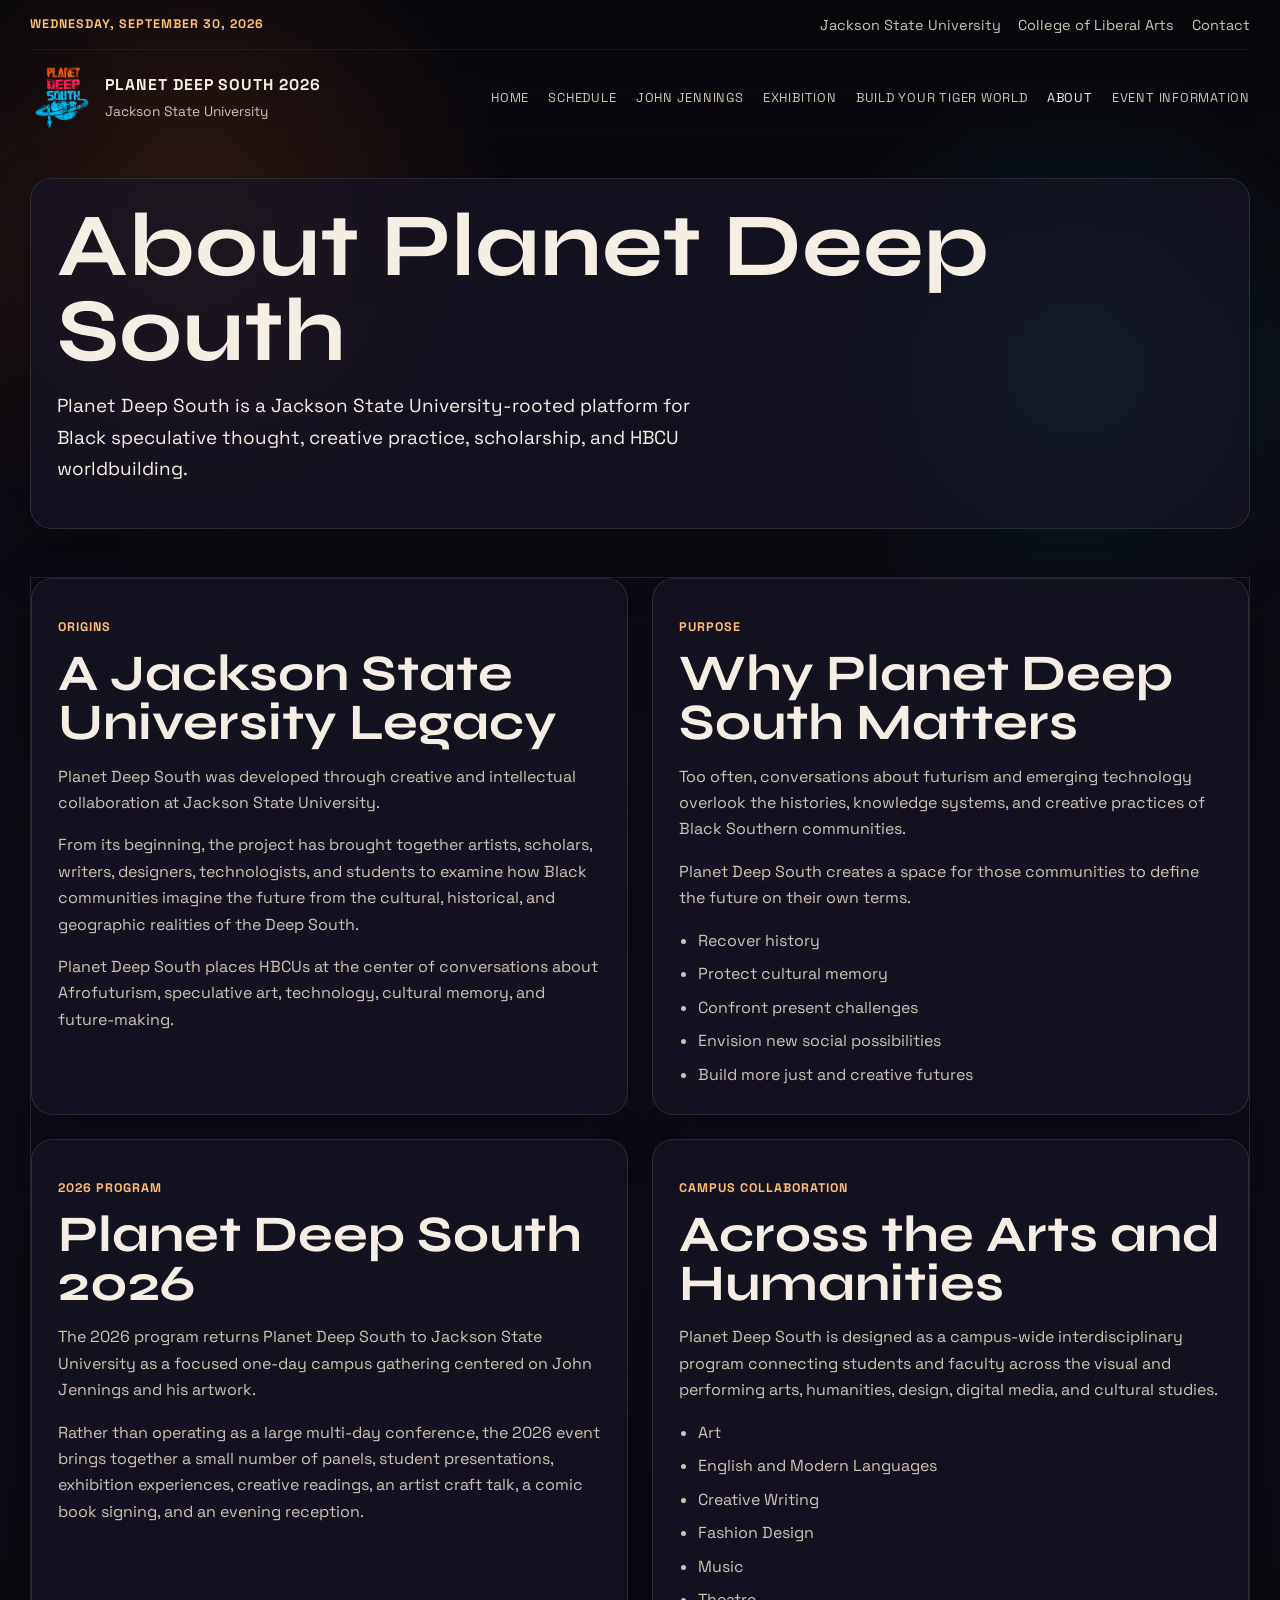
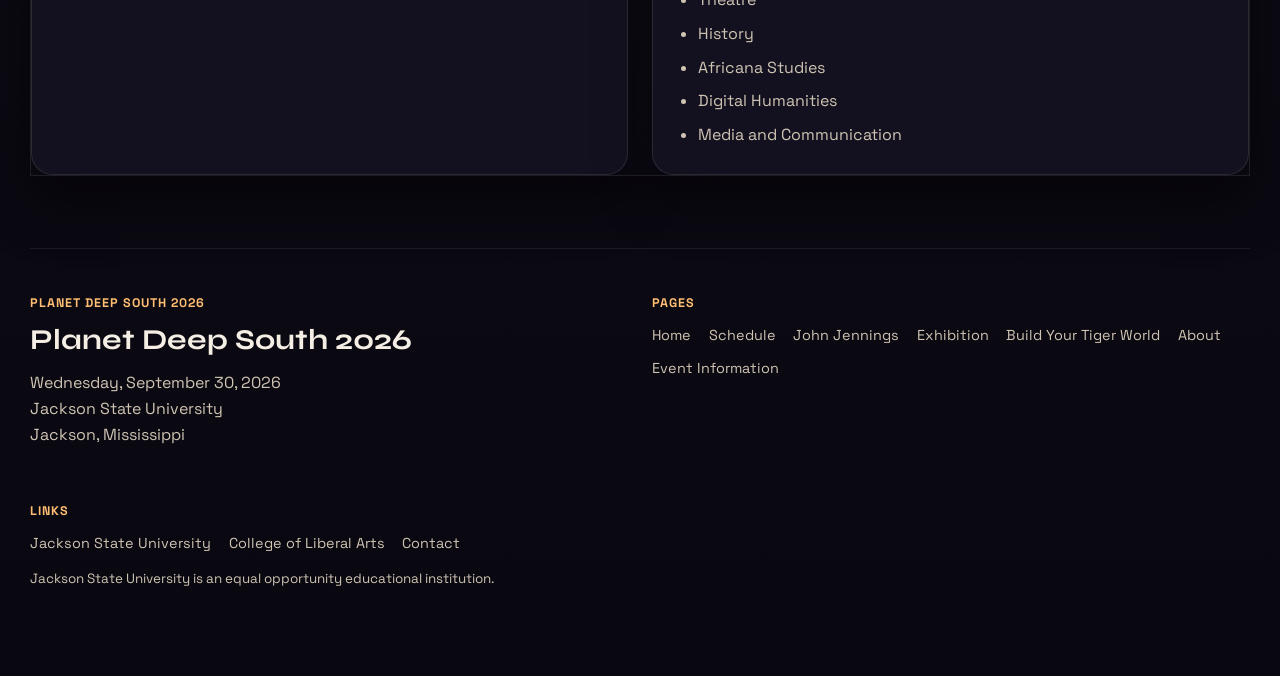
==== about.html @ 6ed7f244 "Convert Planet Deep South into multi-page site" ====
<!DOCTYPE html>
<html lang="en">
  <head>
    <meta charset="UTF-8" />
    <meta name="viewport" content="width=device-width, initial-scale=1.0" />
    <title>About | Planet Deep South 2026</title>
    <meta
      name="description"
      content="About Planet Deep South and its Jackson State University roots."
    />
    <link rel="icon" type="image/svg+xml" href="favicon.svg" />
    <link rel="preconnect" href="https://fonts.googleapis.com" />
    <link rel="preconnect" href="https://fonts.gstatic.com" crossorigin />
    <link
      href="https://fonts.googleapis.com/css2?family=Space+Grotesk:wght@400;500;700&family=Syne:wght@500;700;800&display=swap"
      rel="stylesheet"
    />
    <link rel="stylesheet" href="styles.css" />
  </head>
  <body data-page="about">
    <div class="site-shell">
      <header id="site-header"></header>
      <main id="page-content"></main>
      <footer id="site-footer"></footer>
    </div>
    <script src="site-data.js"></script>
    <script src="app.js"></script>
  </body>
</html>
---- styles.css ----
:root {
  --bg: #08070d;
  --bg-alt: #13101d;
  --panel: rgba(19, 18, 30, 0.9);
  --panel-soft: rgba(23, 21, 37, 0.72);
  --line: rgba(255, 255, 255, 0.1);
  --text: #f4eee5;
  --muted: #cfc4b3;
  --accent: #ff7a29;
  --accent-soft: #ffbe73;
  --cyan: #00ffef;
  --magenta: #ff3f95;
  --max-width: 1220px;
  --radius-lg: 2rem;
  --radius-md: 1.35rem;
  --space-1: 0.75rem;
  --space-2: 1rem;
  --space-3: 1.5rem;
  --space-4: 2rem;
  --space-5: 3rem;
  --space-6: 4.5rem;
  --shadow: 0 24px 60px rgba(0, 0, 0, 0.28);
}

* {
  box-sizing: border-box;
}

html {
  scroll-behavior: smooth;
}

body {
  margin: 0;
  min-width: 320px;
  font-family: "Space Grotesk", sans-serif;
  color: var(--text);
  background:
    radial-gradient(circle at 15% 10%, rgba(255, 122, 41, 0.16), transparent 20rem),
    radial-gradient(circle at 84% 16%, rgba(0, 255, 239, 0.12), transparent 18rem),
    linear-gradient(180deg, #07060b 0%, #100d18 40%, #09070f 100%);
}

body::before {
  content: "";
  position: fixed;
  inset: 0;
  pointer-events: none;
  opacity: 0.14;
  background-image:
    linear-gradient(rgba(255, 255, 255, 0.03) 1px, transparent 1px),
    linear-gradient(90deg, rgba(255, 255, 255, 0.03) 1px, transparent 1px);
  background-size: 4rem 4rem;
  mask-image: radial-gradient(circle at center, black 42%, transparent 100%);
}

.site-shell {
  width: min(calc(100% - 2rem), var(--max-width));
  margin: 0 auto;
  padding-bottom: var(--space-6);
}

a {
  color: inherit;
}

img {
  max-width: 100%;
}

h1,
h2,
h3 {
  margin: 0;
  font-family: "Syne", sans-serif;
  line-height: 0.95;
}

h1 {
  font-size: clamp(3.1rem, 7vw, 6rem);
}

h2 {
  font-size: clamp(1.9rem, 4vw, 3.3rem);
}

h3 {
  font-size: 1.45rem;
}

p,
li,
span {
  line-height: 1.65;
}

p,
li {
  color: var(--muted);
}

ul {
  margin: 0;
  padding-left: 1.2rem;
}

li + li {
  margin-top: 0.45rem;
}

section[id] {
  scroll-margin-top: 7rem;
}

.eyebrow,
.footer-heading,
.topbar-label,
.hero-meta span,
.detail-kicker {
  font-size: 0.78rem;
  letter-spacing: 0.08em;
  text-transform: uppercase;
}

.eyebrow,
.footer-heading,
.topbar-label,
.hero-meta span {
  color: var(--accent-soft);
  font-weight: 700;
}

.topbar {
  padding-top: 0.9rem;
}

.topbar-inner {
  display: flex;
  align-items: center;
  justify-content: space-between;
  gap: var(--space-2);
  padding-bottom: 0.85rem;
  border-bottom: 1px solid rgba(255, 255, 255, 0.06);
}

.topbar-links,
.footer-links {
  display: flex;
  flex-wrap: wrap;
  gap: 0.9rem 1.1rem;
}

.topbar-links a,
.footer-links a,
.text-link {
  color: var(--muted);
  font-size: 0.9rem;
  text-decoration: none;
}

.topbar-links a:hover,
.topbar-links a:focus-visible,
.footer-links a:hover,
.footer-links a:focus-visible,
.text-link:hover,
.text-link:focus-visible {
  color: var(--cyan);
}

.header-bar {
  position: sticky;
  top: 0;
  z-index: 20;
  display: flex;
  align-items: center;
  justify-content: space-between;
  gap: var(--space-3);
  padding: 1rem 0 0;
  backdrop-filter: blur(16px);
}

.brand {
  display: inline-flex;
  align-items: center;
  gap: 0.7rem;
  text-decoration: none;
}

.brand-logo {
  display: block;
  width: 4rem;
  height: 4rem;
  object-fit: contain;
  filter: drop-shadow(0 8px 18px rgba(0, 0, 0, 0.28));
}

.brand-copy {
  display: grid;
  gap: 0.08rem;
}

.brand-copy strong {
  font-size: 0.98rem;
  letter-spacing: 0.06em;
  text-transform: uppercase;
}

.brand-copy span {
  color: var(--muted);
  font-size: 0.86rem;
}

.site-nav {
  display: flex;
  align-items: center;
  justify-content: end;
  gap: 0.9rem 1.2rem;
  flex-wrap: nowrap;
}

.site-nav a {
  color: var(--muted);
  text-decoration: none;
  font-size: 0.8rem;
  letter-spacing: 0.06em;
  text-transform: uppercase;
  white-space: nowrap;
}

.site-nav a[aria-current="page"] {
  color: var(--text);
}

.site-nav a:hover,
.site-nav a:focus-visible {
  color: var(--cyan);
}

.menu-toggle {
  display: none;
  border: 1px solid var(--line);
  border-radius: 999px;
  padding: 0.8rem 1rem;
  background: rgba(255, 255, 255, 0.03);
  color: var(--text);
  font: inherit;
}

.menu-toggle:hover,
.menu-toggle:focus-visible {
  border-color: rgba(0, 255, 239, 0.45);
  box-shadow: 0 0 0 1px rgba(0, 255, 239, 0.12);
}

.page-intro,
.content-section,
.hero-copy,
.hero-banner,
.feature-panel,
.spotlight-panel,
.section-frame,
.pull-quote,
.list-panel,
.info-card,
.timeline-item,
.closing-banner {
  border: 1px solid var(--line);
  box-shadow: var(--shadow);
}

.page-intro,
.content-section {
  margin-top: var(--space-5);
}

.page-intro {
  padding: clamp(1.8rem, 4vw, 2.8rem);
  border-radius: var(--radius-lg);
  background:
    radial-gradient(circle at 85% 10%, rgba(0, 255, 239, 0.08), transparent 18rem),
    linear-gradient(140deg, rgba(255, 255, 255, 0.03), rgba(255, 255, 255, 0.015)),
    var(--panel);
}

.lede {
  max-width: 42rem;
  margin-top: 1rem;
  font-size: 1.18rem;
  color: var(--text);
}

.lede-small {
  font-size: 1.05rem;
  color: var(--text);
}

.microcopy {
  margin-top: 0.9rem;
  font-size: 0.92rem;
}

.hero {
  display: grid;
  grid-template-columns: 1fr;
  gap: var(--space-3);
  margin-top: 0;
}

.hero-banner,
.hero-copy {
  overflow: hidden;
  background: var(--panel);
}

.hero-banner {
  position: relative;
  width: 100vw;
  min-height: 100vh;
  margin-left: calc(50% - 50vw);
  margin-right: calc(50% - 50vw);
  margin-top: 0;
  background: #050507;
  border: 0;
  border-radius: 0;
  box-shadow: none;
}

.hero-banner img {
  display: block;
  width: 100%;
  height: 100%;
  object-fit: cover;
  object-position: center 30%;
}

.hero-copy {
  display: grid;
  align-content: start;
  gap: var(--space-3);
  padding: clamp(1.8rem, 4vw, 3rem);
  margin-top: calc(var(--space-4) * -1);
  position: relative;
  z-index: 2;
  background:
    radial-gradient(circle at 85% 10%, rgba(0, 255, 239, 0.1), transparent 18rem),
    radial-gradient(circle at 15% 15%, rgba(255, 122, 41, 0.16), transparent 20rem),
    var(--panel);
}

.hero-meta {
  display: grid;
  grid-template-columns: repeat(2, minmax(0, 1fr));
  gap: var(--space-2);
}

.hero-meta div {
  padding: 1rem 1.05rem;
  border-radius: 1.15rem;
  background: rgba(255, 255, 255, 0.04);
}

.hero-meta strong {
  display: block;
  margin-top: 0.4rem;
  color: var(--text);
  font-size: 1rem;
}

.button-row {
  display: flex;
  flex-wrap: wrap;
  gap: var(--space-2);
}

.button {
  display: inline-flex;
  align-items: center;
  justify-content: center;
  min-height: 3.25rem;
  padding: 0.9rem 1.3rem;
  border-radius: 999px;
  font-size: 0.82rem;
  font-weight: 700;
  letter-spacing: 0.06em;
  text-decoration: none;
  text-transform: uppercase;
}

.button-primary {
  color: #140c06;
  background: linear-gradient(135deg, var(--accent), #ffca7a);
}

.button-secondary {
  border: 1px solid rgba(0, 255, 239, 0.22);
  background: rgba(255, 255, 255, 0.03);
}

.button-secondary:hover,
.button-secondary:focus-visible {
  color: var(--cyan);
  border-color: rgba(0, 255, 239, 0.5);
}

.chip-row {
  display: flex;
  flex-wrap: wrap;
  gap: 0.7rem;
}

.chip {
  padding: 0.5rem 0.8rem;
  border: 1px solid rgba(255, 255, 255, 0.08);
  border-radius: 999px;
  background: rgba(255, 255, 255, 0.03);
  color: var(--text);
  font-size: 0.8rem;
}

.section-heading {
  margin-bottom: var(--space-3);
}

.editorial-split,
.feature-band {
  padding: clamp(1.8rem, 4vw, 2.8rem);
  border-radius: var(--radius-lg);
  background: rgba(255, 255, 255, 0.015);
}

.editorial-columns,
.feature-grid,
.card-grid-two,
.footer-grid {
  display: grid;
  grid-template-columns: repeat(2, minmax(0, 1fr));
  gap: var(--space-3);
}

.feature-grid {
  align-items: start;
}

.section-prose,
.feature-panel,
.spotlight-panel,
.list-panel,
.pull-quote,
.info-card,
.timeline-item,
.section-frame {
  padding: 1.6rem;
  border-radius: var(--radius-md);
  background: var(--panel-soft);
}

.pull-quote {
  display: grid;
  align-content: center;
  background:
    radial-gradient(circle at 20% 20%, rgba(0, 255, 239, 0.1), transparent 14rem),
    var(--panel-soft);
}

.pull-quote p {
  color: var(--cyan);
  font-size: 1.2rem;
  line-height: 1.45;
}

.detail-kicker {
  color: var(--cyan);
  font-weight: 700;
  margin: 0.5rem 0 0.85rem;
}

.detail-pair {
  display: grid;
  gap: 0.3rem;
  margin-top: 1rem;
}

.detail-pair strong,
.visit-strip strong {
  color: var(--text);
}

.media-stack {
  display: grid;
  gap: var(--space-3);
}

.portrait-frame {
  min-height: 26rem;
  overflow: hidden;
}

.portrait-frame img {
  display: block;
  width: 100%;
  height: 100%;
  object-fit: cover;
}

.card-grid {
  display: grid;
  gap: var(--space-3);
}

.card-grid-three {
  grid-template-columns: repeat(3, minmax(0, 1fr));
}

.timeline {
  display: grid;
  gap: var(--space-3);
}

.timeline-item {
  display: grid;
  grid-template-columns: 10rem minmax(0, 1fr);
  gap: var(--space-3);
}

.timeline-time {
  color: var(--text);
  font-weight: 700;
  font-size: 0.96rem;
}

.timeline-body {
  display: grid;
  gap: 0.85rem;
}

.meta-list {
  padding-left: 1rem;
}

.response-prompt {
  margin-top: 1rem;
}

.visit-strip {
  display: grid;
  grid-template-columns: repeat(4, minmax(0, 1fr));
  gap: var(--space-2);
}

.visit-strip div {
  padding: 1rem;
  border-radius: 1rem;
  background: rgba(255, 255, 255, 0.04);
}

.visit-strip span {
  display: block;
  color: var(--accent-soft);
  font-size: 0.78rem;
  letter-spacing: 0.08em;
  text-transform: uppercase;
}

.closing-banner {
  display: flex;
  align-items: end;
  justify-content: space-between;
  gap: var(--space-3);
  padding: clamp(1.8rem, 4vw, 2.6rem);
  border-radius: var(--radius-lg);
  background:
    radial-gradient(circle at 18% 24%, rgba(0, 255, 239, 0.12), transparent 16rem),
    radial-gradient(circle at 80% 8%, rgba(255, 122, 41, 0.16), transparent 16rem),
    var(--panel);
}

#site-footer {
  margin-top: var(--space-6);
}

.footer-grid {
  padding-top: var(--space-4);
  border-top: 1px solid rgba(255, 255, 255, 0.08);
}

.footer-brand p {
  max-width: 22rem;
}

.footer-brand h2 {
  margin: 0.45rem 0 0.8rem;
  font-size: 1.8rem;
}

.footer-legal {
  margin-top: 1rem;
  font-size: 0.84rem;
}

@media (max-width: 1180px) {
  .hero-banner {
    min-height: 72vh;
  }

  .card-grid-three {
    grid-template-columns: repeat(2, minmax(0, 1fr));
  }

  .visit-strip {
    grid-template-columns: repeat(2, minmax(0, 1fr));
  }
}

@media (max-width: 900px) {
  .topbar-inner,
  .editorial-columns,
  .feature-grid,
  .card-grid-two,
  .footer-grid,
  .timeline-item,
  .closing-banner {
    grid-template-columns: 1fr;
  }

  .timeline-item,
  .closing-banner {
    display: grid;
  }

  .card-grid-three {
    grid-template-columns: 1fr;
  }
}

@media (max-width: 760px) {
  .site-shell {
    width: min(calc(100% - 1.25rem), var(--max-width));
  }

  .topbar-links {
    display: none;
  }

  .menu-toggle {
    display: inline-flex;
  }

  .site-nav {
    position: absolute;
    top: calc(100% + 0.2rem);
    right: 0;
    left: 0;
    display: none;
    flex-direction: column;
    align-items: stretch;
    padding: 1rem;
    border: 1px solid var(--line);
    border-radius: 1.2rem;
    background: rgba(9, 8, 14, 0.98);
  }

  .site-nav.open {
    display: flex;
  }

  .header-bar {
    align-items: center;
  }

  .brand-logo {
    width: 3.3rem;
    height: 3.3rem;
  }

  .hero-banner {
    min-height: 52vh;
  }

  .hero-copy {
    margin-top: 0;
  }

  .hero-copy,
  .hero-banner,
  .page-intro,
  .editorial-split,
  .feature-band,
  .section-prose,
  .feature-panel,
  .spotlight-panel,
  .list-panel,
  .info-card,
  .timeline-item,
  .section-frame,
  .closing-banner {
    border-radius: 1.3rem;
  }

  .hero-meta,
  .visit-strip {
    grid-template-columns: 1fr;
  }

  h1 {
    font-size: clamp(2.7rem, 15vw, 4.7rem);
  }
}
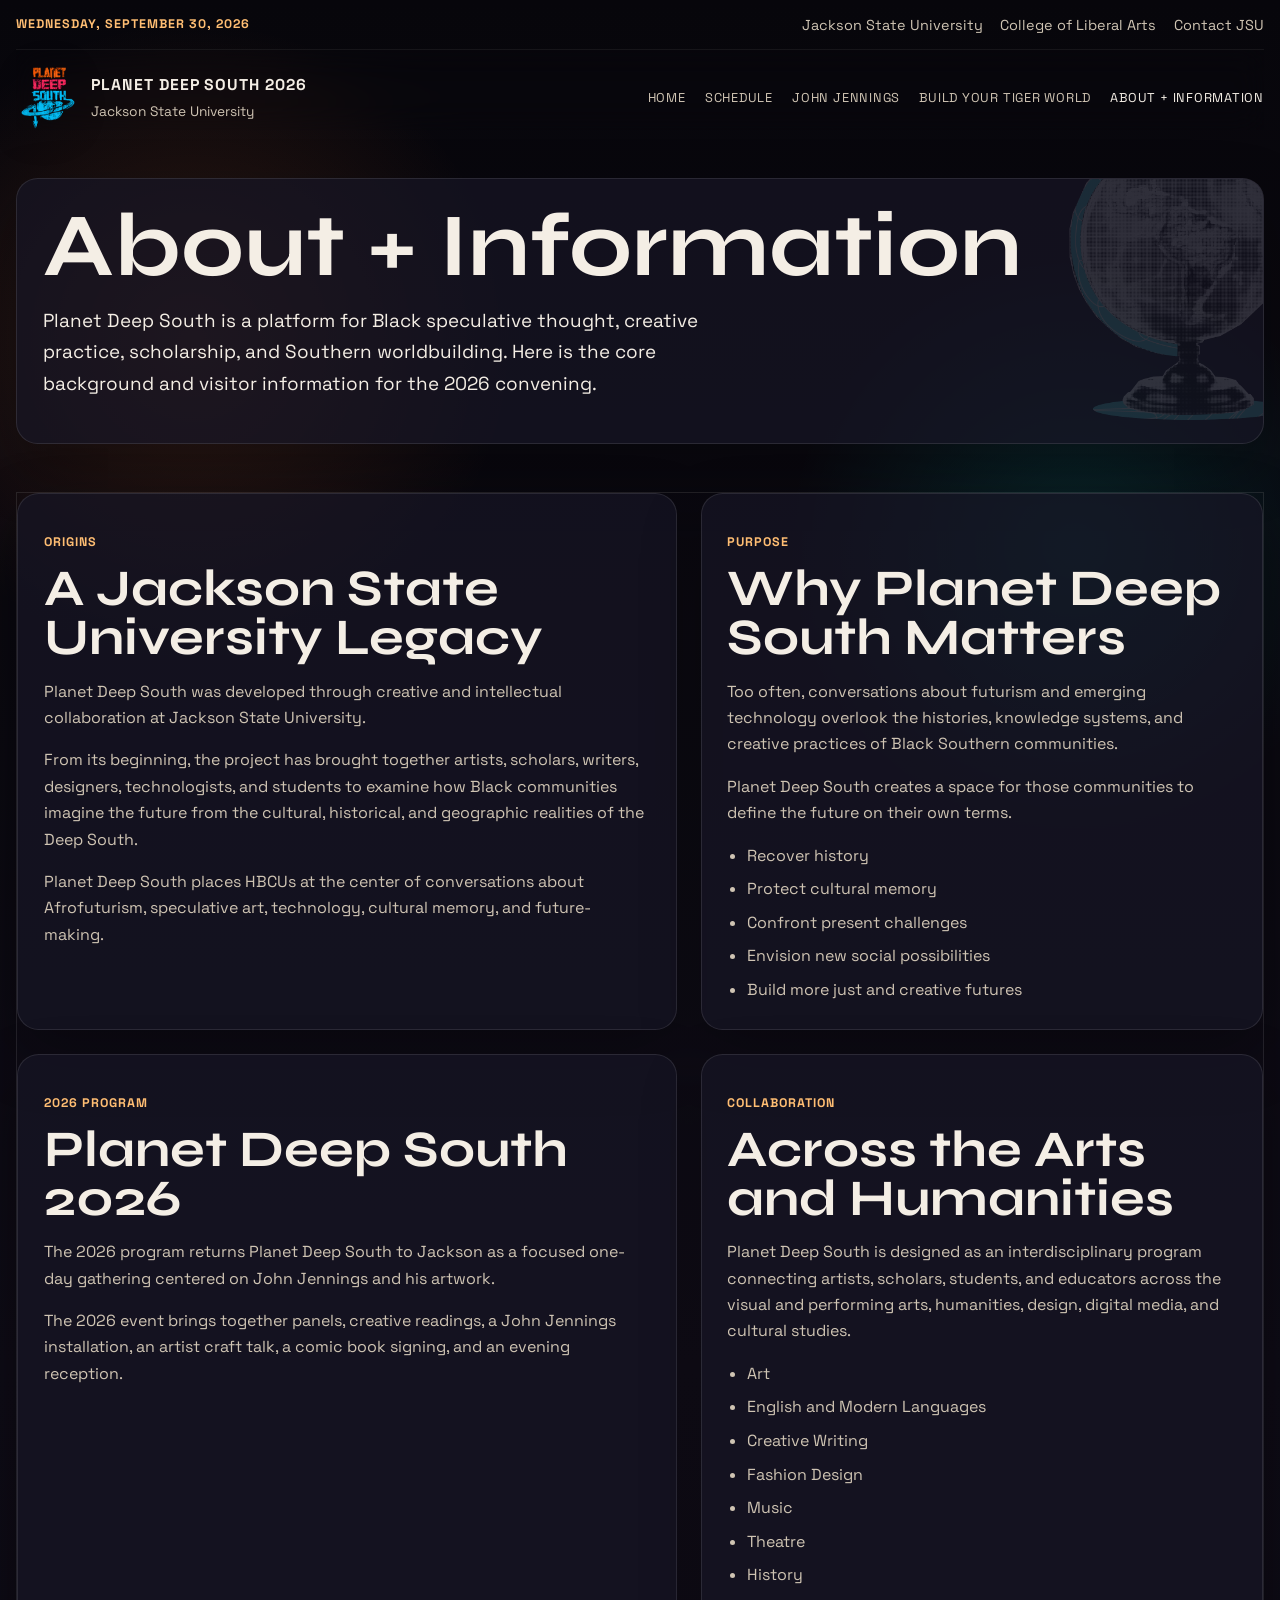
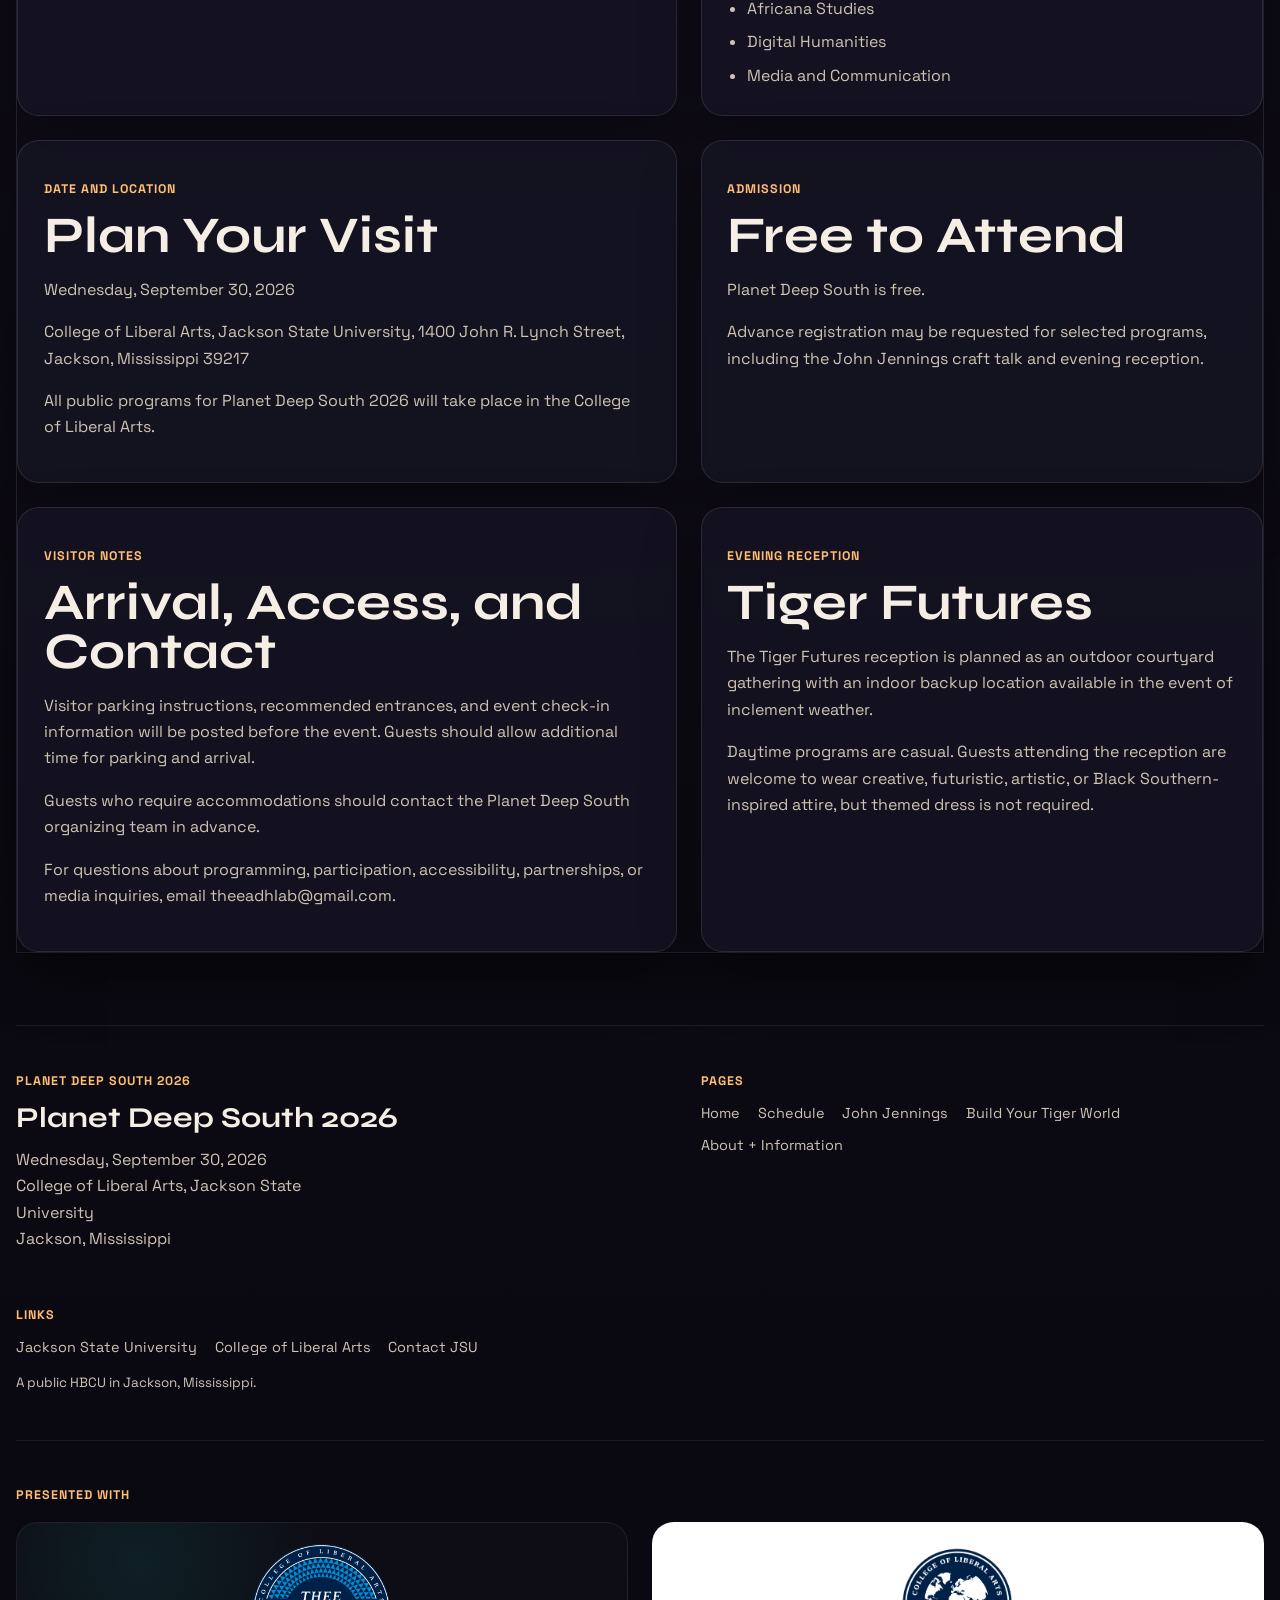
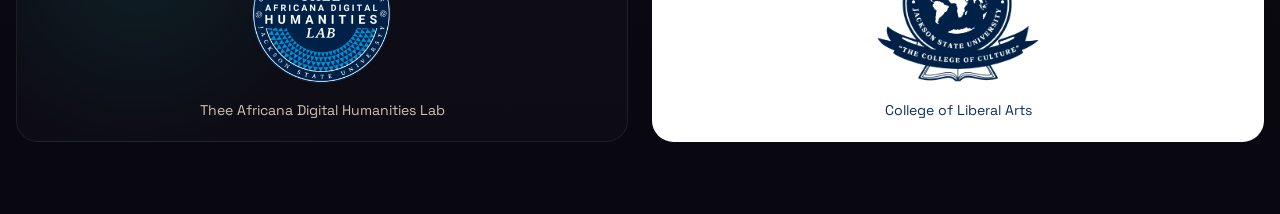
==== commit 628d9aad: "Refine Planet Deep South site content and redirects" ====
--- a/about.html
+++ b/about.html
@@ -3,10 +3,10 @@
   <head>
     <meta charset="UTF-8" />
     <meta name="viewport" content="width=device-width, initial-scale=1.0" />
-    <title>About | Planet Deep South 2026</title>
+    <title>About + Information | Planet Deep South 2026</title>
     <meta
       name="description"
-      content="About Planet Deep South and its Jackson State University roots."
+      content="About Planet Deep South plus location, admission, access, and contact details for the 2026 convening."
     />
     <link rel="icon" type="image/svg+xml" href="favicon.svg" />
     <link rel="preconnect" href="https://fonts.googleapis.com" />
--- a/styles.css
+++ b/styles.css
@@ -10,7 +10,7 @@
   --accent-soft: #ffbe73;
   --cyan: #00ffef;
   --magenta: #ff3f95;
-  --max-width: 1220px;
+  --max-width: 1320px;
   --radius-lg: 2rem;
   --radius-md: 1.35rem;
   --space-1: 0.75rem;
@@ -269,6 +269,21 @@
 }
 
 .page-intro,
+.editorial-split,
+.feature-band,
+.closing-banner,
+.section-frame,
+.info-card,
+.timeline-item,
+.feature-panel,
+.spotlight-panel,
+.list-panel,
+.pull-quote {
+  position: relative;
+  isolation: isolate;
+}
+
+.page-intro,
 .content-section {
   margin-top: var(--space-5);
 }
@@ -280,6 +295,56 @@
     radial-gradient(circle at 85% 10%, rgba(0, 255, 239, 0.08), transparent 18rem),
     linear-gradient(140deg, rgba(255, 255, 255, 0.03), rgba(255, 255, 255, 0.015)),
     var(--panel);
+  overflow: hidden;
+}
+
+.page-intro::after,
+.editorial-split::after,
+.feature-band::before,
+.closing-banner::after {
+  content: "";
+  position: absolute;
+  pointer-events: none;
+  background-repeat: no-repeat;
+  background-position: center;
+  background-size: contain;
+  opacity: 0.13;
+  z-index: -1;
+}
+
+.page-intro::after {
+  width: 19rem;
+  height: 19rem;
+  top: -3rem;
+  right: -5rem;
+  background-image: url("assets/decor-globe.png");
+}
+
+.editorial-split::after {
+  width: 20rem;
+  height: 20rem;
+  right: -7rem;
+  bottom: -8rem;
+  background-image: url("assets/decor-starburst.png");
+  opacity: 0.1;
+}
+
+.feature-band::before {
+  width: 18rem;
+  height: 18rem;
+  left: -5rem;
+  top: -5rem;
+  background-image: url("assets/decor-dots-orange.png");
+  opacity: 0.1;
+}
+
+.closing-banner::after {
+  width: 18rem;
+  height: 18rem;
+  right: -4rem;
+  bottom: -4rem;
+  background-image: url("assets/decor-planet-cyan.png");
+  opacity: 0.14;
 }
 
 .lede {
@@ -315,7 +380,7 @@
 .hero-banner {
   position: relative;
   width: 100vw;
-  min-height: 100vh;
+  min-height: 82vh;
   margin-left: calc(50% - 50vw);
   margin-right: calc(50% - 50vw);
   margin-top: 0;
@@ -345,6 +410,10 @@
     radial-gradient(circle at 85% 10%, rgba(0, 255, 239, 0.1), transparent 18rem),
     radial-gradient(circle at 15% 15%, rgba(255, 122, 41, 0.16), transparent 20rem),
     var(--panel);
+}
+
+.hero-copy h1 {
+  max-width: none;
 }
 
 .hero-meta {
@@ -421,6 +490,13 @@
   margin-bottom: var(--space-3);
 }
 
+.section-heading-split {
+  display: grid;
+  grid-template-columns: minmax(0, 1.2fr) minmax(320px, 0.8fr);
+  gap: var(--space-3);
+  align-items: start;
+}
+
 .editorial-split,
 .feature-band {
   padding: clamp(1.8rem, 4vw, 2.8rem);
@@ -433,8 +509,12 @@
 .card-grid-two,
 .footer-grid {
   display: grid;
-  grid-template-columns: repeat(2, minmax(0, 1fr));
-  gap: var(--space-3);
+  grid-template-columns: minmax(0, 1.08fr) minmax(0, 0.92fr);
+  gap: var(--space-3);
+}
+
+.editorial-columns-single {
+  grid-template-columns: 1fr;
 }
 
 .feature-grid {
@@ -508,7 +588,7 @@
 }
 
 .card-grid-three {
-  grid-template-columns: repeat(3, minmax(0, 1fr));
+  grid-template-columns: repeat(2, minmax(0, 1fr));
 }
 
 .timeline {
@@ -597,9 +677,62 @@
   font-size: 0.84rem;
 }
 
+.footer-partners {
+  margin-top: var(--space-4);
+  padding-top: var(--space-4);
+  border-top: 1px solid rgba(255, 255, 255, 0.08);
+}
+
+.footer-partners-header {
+  margin-bottom: var(--space-2);
+}
+
+.footer-logo-row {
+  display: grid;
+  grid-template-columns: repeat(2, minmax(0, 1fr));
+  gap: var(--space-3);
+}
+
+.footer-logo-card {
+  margin: 0;
+  padding: 1.25rem;
+  border: 1px solid rgba(255, 255, 255, 0.07);
+  border-radius: var(--radius-md);
+  background:
+    radial-gradient(circle at 20% 18%, rgba(0, 255, 239, 0.08), transparent 12rem),
+    rgba(255, 255, 255, 0.02);
+  display: grid;
+  place-items: center;
+  gap: 0.9rem;
+  text-align: center;
+}
+
+.footer-logo-card img {
+  display: block;
+  max-width: min(100%, 15rem);
+  max-height: 9rem;
+  width: auto;
+  height: auto;
+  object-fit: contain;
+}
+
+.footer-logo-card figcaption {
+  color: var(--muted);
+  font-size: 0.88rem;
+  line-height: 1.4;
+}
+
+.footer-logo-card-light {
+  background: #ffffff;
+}
+
+.footer-logo-card-light figcaption {
+  color: #0b2f5f;
+}
+
 @media (max-width: 1180px) {
   .hero-banner {
-    min-height: 72vh;
+    min-height: 68vh;
   }
 
   .card-grid-three {
@@ -622,12 +755,20 @@
     grid-template-columns: 1fr;
   }
 
+  .section-heading-split {
+    grid-template-columns: 1fr;
+  }
+
   .timeline-item,
   .closing-banner {
     display: grid;
   }
 
   .card-grid-three {
+    grid-template-columns: 1fr;
+  }
+
+  .footer-logo-row {
     grid-template-columns: 1fr;
   }
 }
@@ -673,7 +814,16 @@
   }
 
   .hero-banner {
-    min-height: 52vh;
+    min-height: 56vh;
+  }
+
+  .page-intro::after,
+  .editorial-split::after,
+  .feature-band::before,
+  .closing-banner::after {
+    width: 12rem;
+    height: 12rem;
+    opacity: 0.08;
   }
 
   .hero-copy {
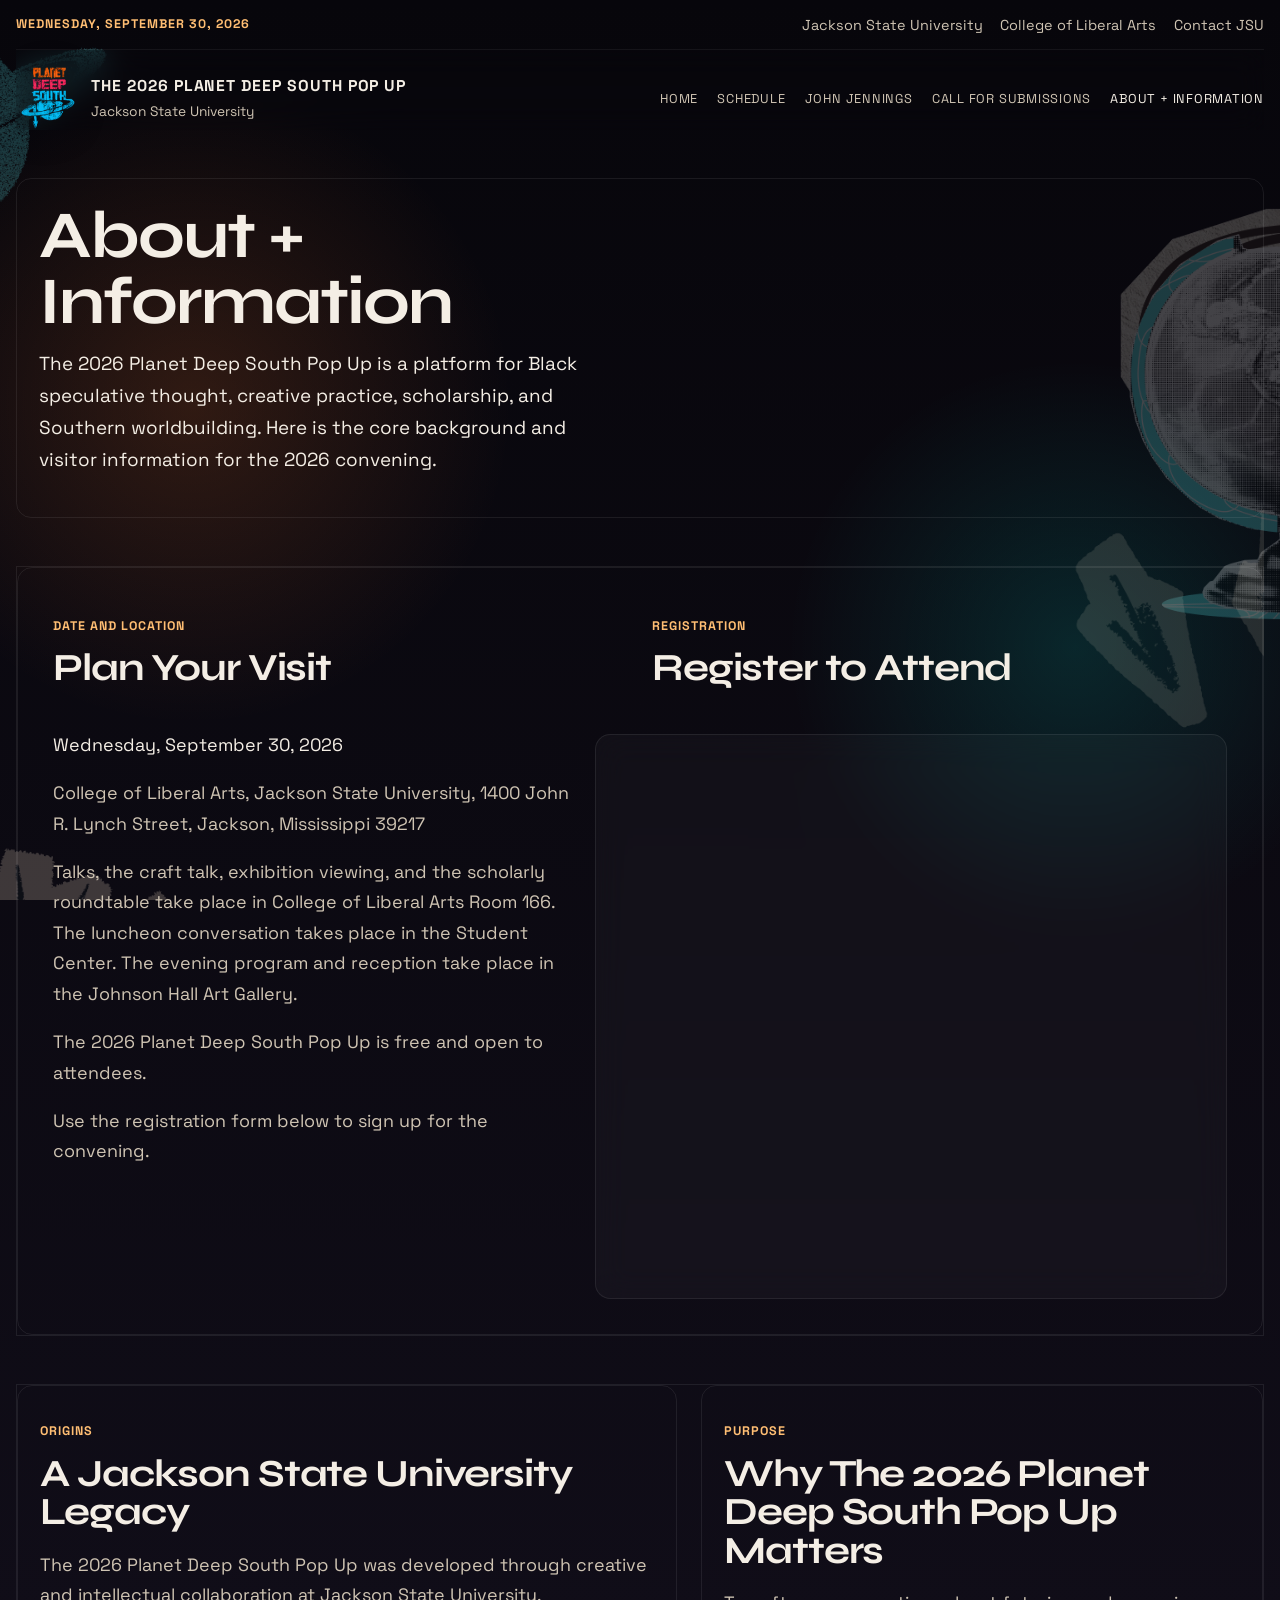
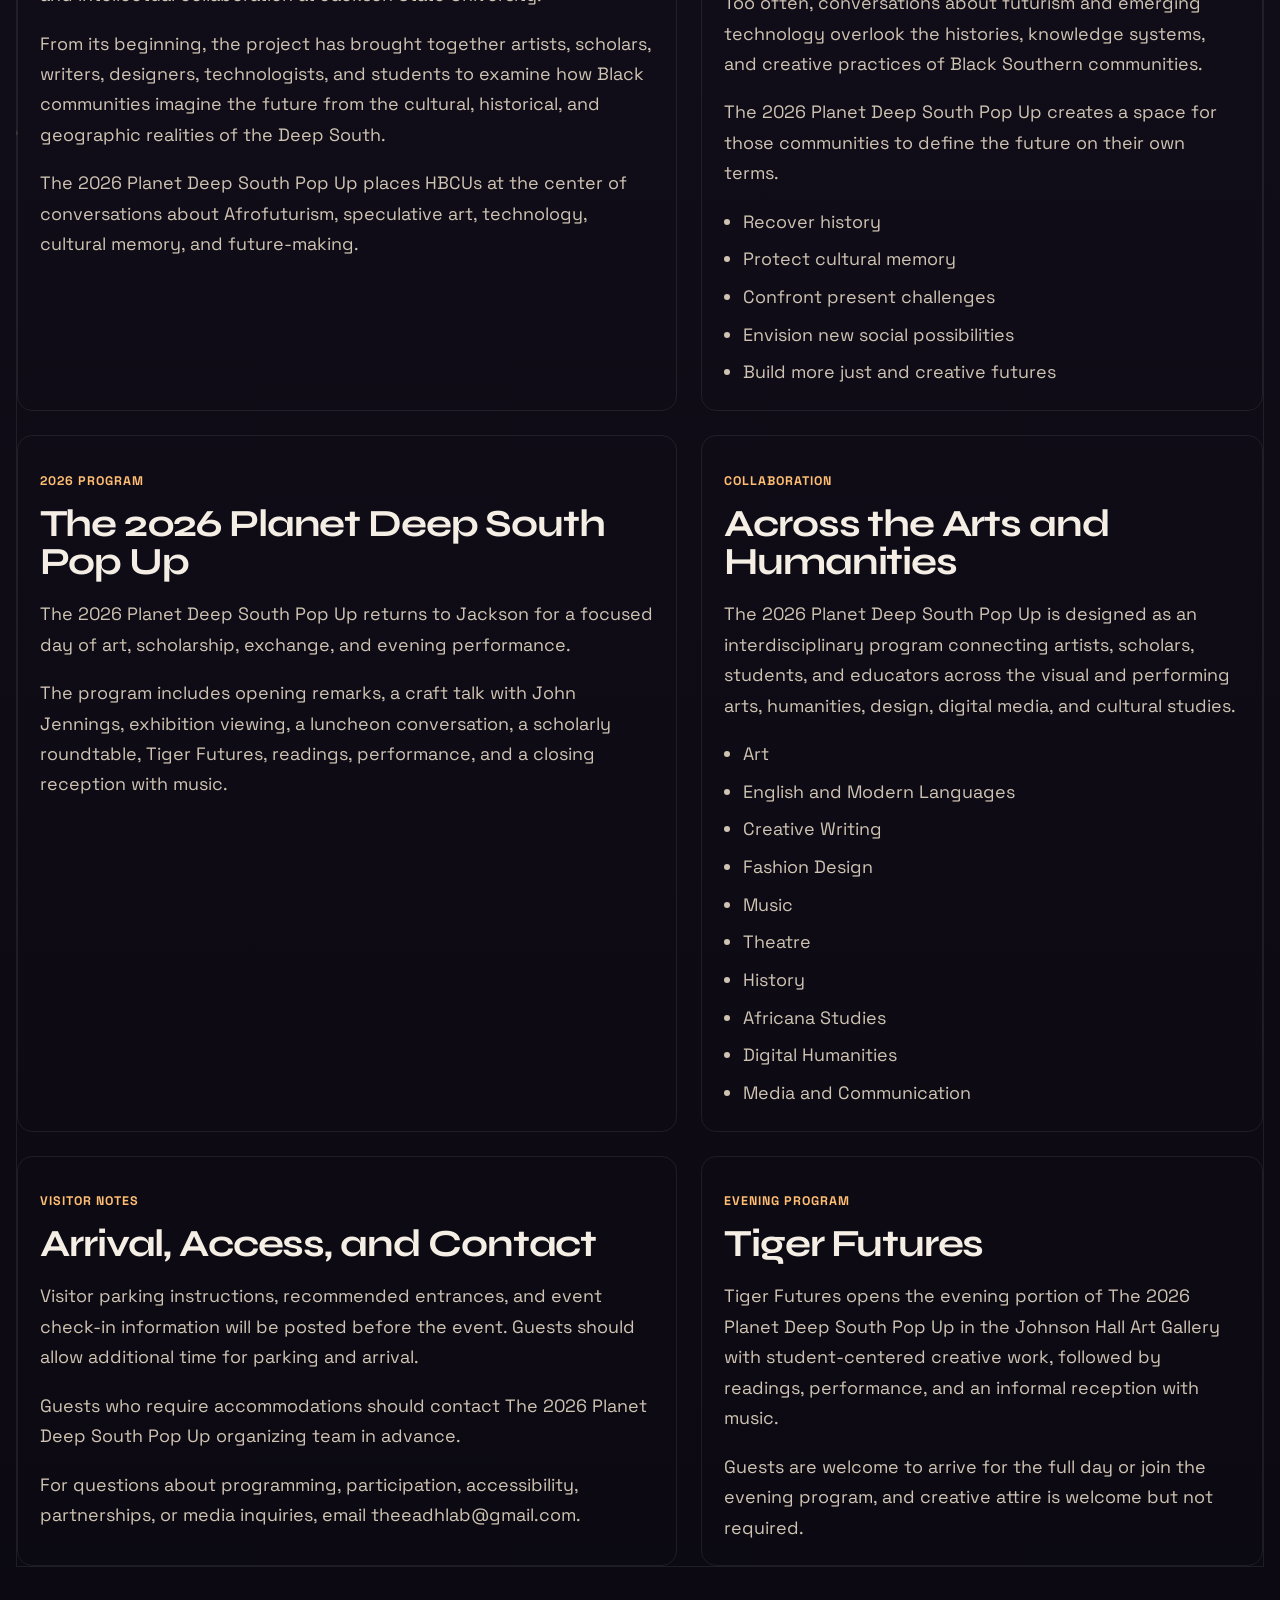
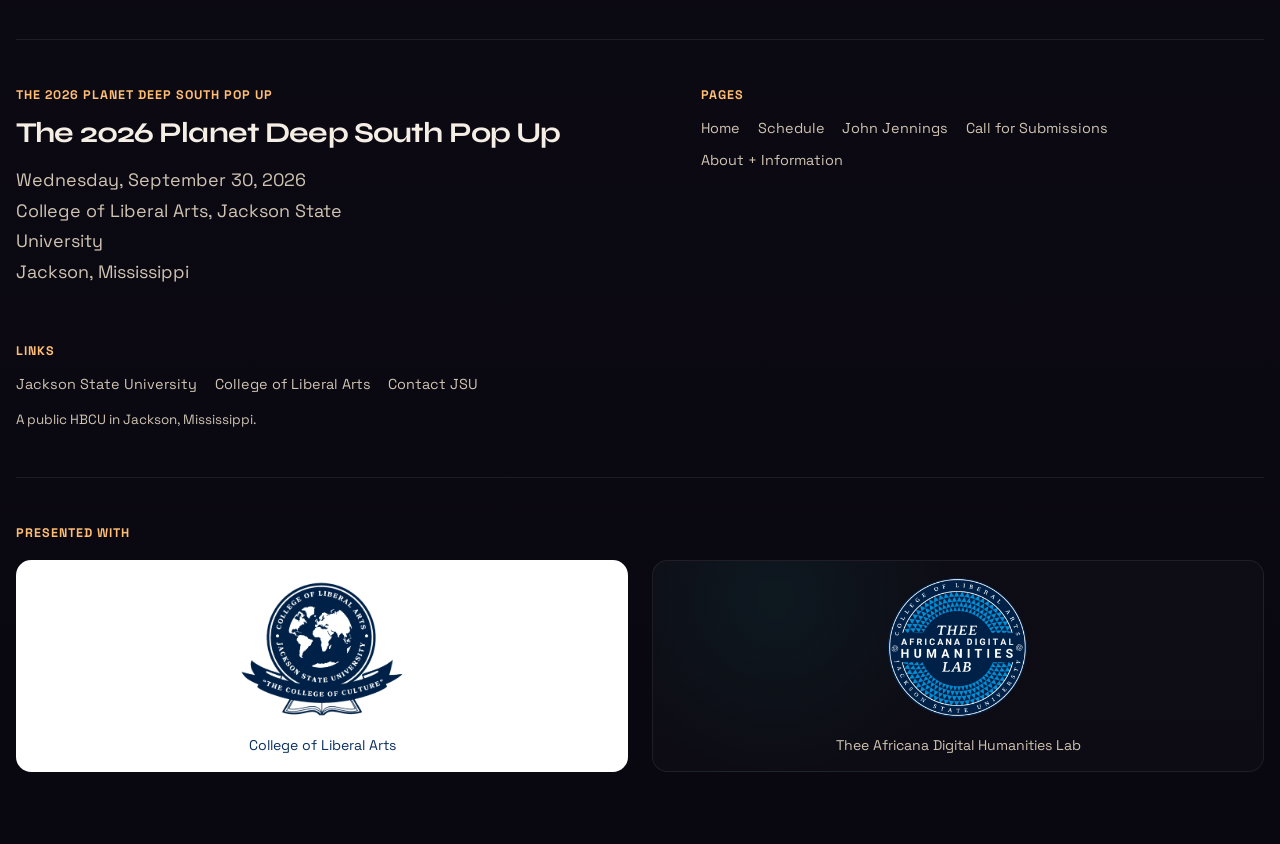
==== commit 75dd2f64: "Update pop up branding and hero artwork" ====
--- a/about.html
+++ b/about.html
@@ -3,10 +3,10 @@
   <head>
     <meta charset="UTF-8" />
     <meta name="viewport" content="width=device-width, initial-scale=1.0" />
-    <title>About + Information | Planet Deep South 2026</title>
+    <title>About + Information | The 2026 Planet Deep South Pop Up</title>
     <meta
       name="description"
-      content="About Planet Deep South plus location, admission, access, and contact details for the 2026 convening."
+      content="About The 2026 Planet Deep South Pop Up plus location, admission, access, and contact details for the 2026 convening."
     />
     <link rel="icon" type="image/svg+xml" href="favicon.svg" />
     <link rel="preconnect" href="https://fonts.googleapis.com" />
--- a/styles.css
+++ b/styles.css
@@ -2,8 +2,9 @@
   --bg: #08070d;
   --bg-alt: #13101d;
   --panel: rgba(19, 18, 30, 0.9);
-  --panel-soft: rgba(23, 21, 37, 0.72);
-  --line: rgba(255, 255, 255, 0.1);
+  --panel-soft: rgba(9, 8, 16, 0.16);
+  --line: rgba(255, 255, 255, 0.08);
+  --line-strong: rgba(255, 255, 255, 0.16);
   --text: #f4eee5;
   --muted: #cfc4b3;
   --accent: #ff7a29;
@@ -11,15 +12,16 @@
   --cyan: #00ffef;
   --magenta: #ff3f95;
   --max-width: 1320px;
-  --radius-lg: 2rem;
-  --radius-md: 1.35rem;
+  --radius-lg: 1.45rem;
+  --radius-md: 0.95rem;
   --space-1: 0.75rem;
   --space-2: 1rem;
   --space-3: 1.5rem;
   --space-4: 2rem;
   --space-5: 3rem;
   --space-6: 4.5rem;
-  --shadow: 0 24px 60px rgba(0, 0, 0, 0.28);
+  --shadow: 0 14px 36px rgba(0, 0, 0, 0.2);
+  --measure: 68ch;
 }
 
 * {
@@ -28,11 +30,13 @@
 
 html {
   scroll-behavior: smooth;
+  overflow-x: clip;
 }
 
 body {
   margin: 0;
   min-width: 320px;
+  overflow-x: clip;
   font-family: "Space Grotesk", sans-serif;
   color: var(--text);
   background:
@@ -54,10 +58,219 @@
   mask-image: radial-gradient(circle at center, black 42%, transparent 100%);
 }
 
+body::after {
+  content: "";
+  position: fixed;
+  inset: 0;
+  pointer-events: none;
+  opacity: 0.24;
+  background-image:
+    url("assets/decor-lightning-coral.png"),
+    url("assets/decor-speech-bubble-texture.png"),
+    url("assets/decor-branch-triptych.png"),
+    url("assets/decor-planet-pastel.png");
+  background-repeat: no-repeat;
+  background-position:
+    left -10rem top 24rem,
+    right -14rem top 58rem,
+    right -16rem top 122rem,
+    left -14rem bottom 22rem;
+  background-size:
+    24rem auto,
+    30rem auto,
+    26rem auto,
+    28rem auto;
+}
+
+body[data-page="home"]::after {
+  background-image:
+    url("assets/decor-lightning-coral.png"),
+    url("assets/decor-speech-bubble-texture.png"),
+    url("assets/decor-branch-triptych.png"),
+    url("assets/decor-planet-pastel.png");
+  background-position:
+    left -10rem top 24rem,
+    right -14rem top 58rem,
+    right -16rem top 122rem,
+    left -14rem bottom 22rem;
+  background-size:
+    24rem auto,
+    30rem auto,
+    26rem auto,
+    28rem auto;
+}
+
+body[data-page="schedule"]::after {
+  background-image:
+    url("assets/decor-dots-orange.png"),
+    url("assets/decor-lightning-coral.png"),
+    url("assets/decor-globe.png"),
+    url("assets/decor-planet-cyan.png");
+  background-position:
+    right -12rem top 16rem,
+    left -10rem top 46rem,
+    right -15rem bottom 18rem,
+    left -14rem bottom 34rem;
+  background-size:
+    30rem auto,
+    18rem auto,
+    28rem auto,
+    24rem auto;
+}
+
+body[data-page="john-jennings"]::after {
+  background-image:
+    url("assets/decor-starburst.png"),
+    url("assets/decor-speech-bubble-texture.png"),
+    url("assets/decor-planet-pastel.png"),
+    url("assets/decor-branch-triptych.png");
+  background-position:
+    left -12rem top 18rem,
+    right -16rem top 54rem,
+    right -12rem bottom 24rem,
+    left -15rem bottom 52rem;
+  background-size:
+    28rem auto,
+    28rem auto,
+    26rem auto,
+    24rem auto;
+}
+
+body[data-page="build-your-tiger-world"]::after {
+  background-image:
+    url("assets/decor-branch-triptych.png"),
+    url("assets/decor-lightning-coral.png"),
+    url("assets/decor-dots-orange.png"),
+    url("assets/decor-speech-bubble-texture.png");
+  background-position:
+    left -12rem top 20rem,
+    right -12rem top 48rem,
+    left -10rem bottom 24rem,
+    right -14rem bottom 12rem;
+  background-size:
+    28rem auto,
+    20rem auto,
+    26rem auto,
+    24rem auto;
+}
+
+body[data-page="about"]::after {
+  background-image:
+    url("assets/decor-globe.png"),
+    url("assets/decor-starburst.png"),
+    url("assets/decor-speech-bubble-texture.png"),
+    url("assets/decor-planet-cyan.png");
+  background-position:
+    right -14rem top 14rem,
+    left -12rem top 52rem,
+    right -16rem bottom 18rem,
+    left -14rem bottom 36rem;
+  background-size:
+    26rem auto,
+    26rem auto,
+    28rem auto,
+    24rem auto;
+}
+
 .site-shell {
   width: min(calc(100% - 2rem), var(--max-width));
   margin: 0 auto;
   padding-bottom: var(--space-6);
+  position: relative;
+  overflow-x: clip;
+  z-index: 1;
+}
+
+.site-shell::before,
+.site-shell::after {
+  content: "";
+  position: absolute;
+  pointer-events: none;
+  background-repeat: no-repeat;
+  background-position: center;
+  background-size: contain;
+  opacity: 0.14;
+  z-index: -1;
+}
+
+.site-shell::before {
+  width: 34rem;
+  height: 34rem;
+  top: 36rem;
+  right: -17rem;
+  background-image: url("assets/decor-dots-orange.png");
+}
+
+.site-shell::after {
+  width: 30rem;
+  height: 30rem;
+  top: 88rem;
+  left: -15rem;
+  background-image: url("assets/decor-starburst.png");
+}
+
+body[data-page="schedule"] .site-shell::before {
+  top: 28rem;
+  right: -18rem;
+  background-image: url("assets/decor-speech-bubble-texture.png");
+  width: 28rem;
+  height: 28rem;
+}
+
+body[data-page="schedule"] .site-shell::after {
+  top: 94rem;
+  left: -17rem;
+  background-image: url("assets/decor-lightning-coral.png");
+  width: 24rem;
+  height: 24rem;
+}
+
+body[data-page="john-jennings"] .site-shell::before {
+  top: 34rem;
+  right: -18rem;
+  background-image: url("assets/decor-planet-pastel.png");
+  width: 28rem;
+  height: 28rem;
+}
+
+body[data-page="john-jennings"] .site-shell::after {
+  top: 86rem;
+  left: -14rem;
+  background-image: url("assets/decor-dots-orange.png");
+  width: 26rem;
+  height: 26rem;
+}
+
+body[data-page="build-your-tiger-world"] .site-shell::before {
+  top: 30rem;
+  right: -16rem;
+  background-image: url("assets/decor-starburst.png");
+  width: 28rem;
+  height: 28rem;
+}
+
+body[data-page="build-your-tiger-world"] .site-shell::after {
+  top: 92rem;
+  left: -16rem;
+  background-image: url("assets/decor-planet-cyan.png");
+  width: 26rem;
+  height: 26rem;
+}
+
+body[data-page="about"] .site-shell::before {
+  top: 26rem;
+  right: -16rem;
+  background-image: url("assets/decor-branch-triptych.png");
+  width: 28rem;
+  height: 28rem;
+}
+
+body[data-page="about"] .site-shell::after {
+  top: 98rem;
+  left: -17rem;
+  background-image: url("assets/decor-lightning-coral.png");
+  width: 24rem;
+  height: 24rem;
 }
 
 a {
@@ -73,30 +286,32 @@
 h3 {
   margin: 0;
   font-family: "Syne", sans-serif;
-  line-height: 0.95;
+  letter-spacing: -0.03em;
+  line-height: 1;
 }
 
 h1 {
-  font-size: clamp(3.1rem, 7vw, 6rem);
+  font-size: clamp(2.7rem, 5.2vw, 4.85rem);
 }
 
 h2 {
-  font-size: clamp(1.9rem, 4vw, 3.3rem);
+  font-size: clamp(1.8rem, 3vw, 2.95rem);
 }
 
 h3 {
-  font-size: 1.45rem;
+  font-size: 1.22rem;
 }
 
 p,
 li,
 span {
-  line-height: 1.65;
+  line-height: 1.7;
 }
 
 p,
 li {
   color: var(--muted);
+  font-size: 1.12rem;
 }
 
 ul {
@@ -265,10 +480,12 @@
 .timeline-item,
 .closing-banner {
   border: 1px solid var(--line);
-  box-shadow: var(--shadow);
 }
 
 .page-intro,
+.content-section > .section-prose,
+.content-section > .feature-grid,
+.content-section > .card-grid,
 .editorial-split,
 .feature-band,
 .closing-banner,
@@ -289,73 +506,24 @@
 }
 
 .page-intro {
-  padding: clamp(1.8rem, 4vw, 2.8rem);
+  padding: clamp(1.6rem, 3.2vw, 2.2rem);
   border-radius: var(--radius-lg);
   background:
-    radial-gradient(circle at 85% 10%, rgba(0, 255, 239, 0.08), transparent 18rem),
-    linear-gradient(140deg, rgba(255, 255, 255, 0.03), rgba(255, 255, 255, 0.015)),
+    linear-gradient(140deg, rgba(255, 255, 255, 0.025), rgba(255, 255, 255, 0.01)),
     var(--panel);
   overflow: hidden;
 }
 
-.page-intro::after,
-.editorial-split::after,
-.feature-band::before,
-.closing-banner::after {
-  content: "";
-  position: absolute;
-  pointer-events: none;
-  background-repeat: no-repeat;
-  background-position: center;
-  background-size: contain;
-  opacity: 0.13;
-  z-index: -1;
-}
-
-.page-intro::after {
-  width: 19rem;
-  height: 19rem;
-  top: -3rem;
-  right: -5rem;
-  background-image: url("assets/decor-globe.png");
-}
-
-.editorial-split::after {
-  width: 20rem;
-  height: 20rem;
-  right: -7rem;
-  bottom: -8rem;
-  background-image: url("assets/decor-starburst.png");
-  opacity: 0.1;
-}
-
-.feature-band::before {
-  width: 18rem;
-  height: 18rem;
-  left: -5rem;
-  top: -5rem;
-  background-image: url("assets/decor-dots-orange.png");
-  opacity: 0.1;
-}
-
-.closing-banner::after {
-  width: 18rem;
-  height: 18rem;
-  right: -4rem;
-  bottom: -4rem;
-  background-image: url("assets/decor-planet-cyan.png");
-  opacity: 0.14;
-}
-
 .lede {
-  max-width: 42rem;
-  margin-top: 1rem;
+  max-width: 36rem;
+  margin-top: 0.8rem;
   font-size: 1.18rem;
   color: var(--text);
 }
 
 .lede-small {
-  font-size: 1.05rem;
+  max-width: var(--measure);
+  font-size: 1.14rem;
   color: var(--text);
 }
 
@@ -369,6 +537,7 @@
   grid-template-columns: 1fr;
   gap: var(--space-3);
   margin-top: 0;
+  overflow-x: clip;
 }
 
 .hero-banner,
@@ -379,10 +548,11 @@
 
 .hero-banner {
   position: relative;
-  width: 100vw;
+  width: 100dvw;
   min-height: 82vh;
-  margin-left: calc(50% - 50vw);
-  margin-right: calc(50% - 50vw);
+  max-width: 100dvw;
+  margin-left: calc(50% - 50dvw);
+  margin-right: calc(50% - 50dvw);
   margin-top: 0;
   background: #050507;
   border: 0;
@@ -401,19 +571,19 @@
 .hero-copy {
   display: grid;
   align-content: start;
-  gap: var(--space-3);
-  padding: clamp(1.8rem, 4vw, 3rem);
+  gap: 1.15rem;
+  padding: clamp(1.55rem, 3vw, 2.4rem);
   margin-top: calc(var(--space-4) * -1);
   position: relative;
   z-index: 2;
   background:
-    radial-gradient(circle at 85% 10%, rgba(0, 255, 239, 0.1), transparent 18rem),
-    radial-gradient(circle at 15% 15%, rgba(255, 122, 41, 0.16), transparent 20rem),
+    radial-gradient(circle at 85% 10%, rgba(0, 255, 239, 0.06), transparent 18rem),
+    radial-gradient(circle at 15% 15%, rgba(255, 122, 41, 0.1), transparent 20rem),
     var(--panel);
 }
 
 .hero-copy h1 {
-  max-width: none;
+  max-width: 11ch;
 }
 
 .hero-meta {
@@ -423,16 +593,17 @@
 }
 
 .hero-meta div {
-  padding: 1rem 1.05rem;
-  border-radius: 1.15rem;
-  background: rgba(255, 255, 255, 0.04);
+  padding: 0.9rem 1rem;
+  border-radius: 0.9rem;
+  background: rgba(255, 255, 255, 0.025);
+  border: 1px solid rgba(255, 255, 255, 0.04);
 }
 
 .hero-meta strong {
   display: block;
-  margin-top: 0.4rem;
+  margin-top: 0.25rem;
   color: var(--text);
-  font-size: 1rem;
+  font-size: 0.97rem;
 }
 
 .button-row {
@@ -445,12 +616,12 @@
   display: inline-flex;
   align-items: center;
   justify-content: center;
-  min-height: 3.25rem;
-  padding: 0.9rem 1.3rem;
+  min-height: 3rem;
+  padding: 0.82rem 1.15rem;
   border-radius: 999px;
-  font-size: 0.82rem;
+  font-size: 0.76rem;
   font-weight: 700;
-  letter-spacing: 0.06em;
+  letter-spacing: 0.08em;
   text-decoration: none;
   text-transform: uppercase;
 }
@@ -458,6 +629,20 @@
 .button-primary {
   color: #140c06;
   background: linear-gradient(135deg, var(--accent), #ffca7a);
+}
+
+.button-hero-signup {
+  min-height: 3.6rem;
+  padding: 1rem 1.6rem;
+  font-size: 0.88rem;
+  letter-spacing: 0.1em;
+  box-shadow: 0 14px 30px rgba(255, 122, 41, 0.22);
+}
+
+.button-hero-signup:hover,
+.button-hero-signup:focus-visible {
+  transform: translateY(-1px);
+  box-shadow: 0 18px 36px rgba(255, 122, 41, 0.28);
 }
 
 .button-secondary {
@@ -490,18 +675,30 @@
   margin-bottom: var(--space-3);
 }
 
+.section-heading h2,
+.page-intro h1,
+.content-section > .section-heading h2,
+.feature-band h2,
+.editorial-split h2,
+.closing-banner h2 {
+  max-width: 14ch;
+}
+
 .section-heading-split {
   display: grid;
-  grid-template-columns: minmax(0, 1.2fr) minmax(320px, 0.8fr);
+  grid-template-columns: minmax(0, 1.25fr) minmax(280px, 0.75fr);
   gap: var(--space-3);
   align-items: start;
 }
 
 .editorial-split,
 .feature-band {
-  padding: clamp(1.8rem, 4vw, 2.8rem);
+  padding: clamp(1.5rem, 3vw, 2.15rem);
   border-radius: var(--radius-lg);
-  background: rgba(255, 255, 255, 0.015);
+  background:
+    linear-gradient(180deg, rgba(255, 255, 255, 0.03), rgba(255, 255, 255, 0.01)),
+    rgba(255, 255, 255, 0.02);
+  backdrop-filter: blur(16px);
 }
 
 .editorial-columns,
@@ -529,9 +726,18 @@
 .info-card,
 .timeline-item,
 .section-frame {
-  padding: 1.6rem;
+  padding: 1.4rem;
   border-radius: var(--radius-md);
-  background: var(--panel-soft);
+  background: transparent;
+  box-shadow: none;
+}
+
+.section-prose,
+.feature-panel,
+.spotlight-panel,
+.list-panel,
+.info-card {
+  backdrop-filter: none;
 }
 
 .pull-quote {
@@ -539,13 +745,14 @@
   align-content: center;
   background:
     radial-gradient(circle at 20% 20%, rgba(0, 255, 239, 0.1), transparent 14rem),
-    var(--panel-soft);
+    rgba(255, 255, 255, 0.02);
+  backdrop-filter: blur(14px);
 }
 
 .pull-quote p {
   color: var(--cyan);
-  font-size: 1.2rem;
-  line-height: 1.45;
+  font-size: 1.04rem;
+  line-height: 1.55;
 }
 
 .detail-kicker {
@@ -571,7 +778,7 @@
 }
 
 .portrait-frame {
-  min-height: 26rem;
+  min-height: 24rem;
   overflow: hidden;
 }
 
@@ -591,26 +798,93 @@
   grid-template-columns: repeat(2, minmax(0, 1fr));
 }
 
+.schedule-overview {
+  grid-template-columns: repeat(3, minmax(0, 1fr));
+}
+
+.schedule-overview-card h3 {
+  margin-bottom: 0.6rem;
+}
+
+.registration-feature,
+.about-combined-card {
+  padding: clamp(1.5rem, 3vw, 2.2rem);
+}
+
+.registration-feature h2 {
+  margin-bottom: 0.8rem;
+}
+
+.about-combined-header {
+  display: grid;
+  grid-template-columns: repeat(2, minmax(0, 1fr));
+  gap: var(--space-3);
+  margin-bottom: var(--space-3);
+}
+
+.about-combined-grid {
+  display: grid;
+  grid-template-columns: minmax(0, 0.9fr) minmax(0, 1.1fr);
+  gap: var(--space-3);
+  align-items: start;
+}
+
+.about-combined-copy p:first-child,
+.registration-feature p:first-of-type {
+  color: var(--text);
+}
+
+.info-card h3,
+.feature-panel h3,
+.spotlight-panel h3,
+.timeline-body h3,
+.list-panel h3 {
+  margin-bottom: 0.55rem;
+}
+
+.info-card p:last-child,
+.feature-panel p:last-child,
+.spotlight-panel p:last-child,
+.section-prose p:last-child,
+.list-panel p:last-child {
+  margin-bottom: 0;
+}
+
 .timeline {
   display: grid;
-  gap: var(--space-3);
+  gap: 1rem;
 }
 
 .timeline-item {
   display: grid;
   grid-template-columns: 10rem minmax(0, 1fr);
   gap: var(--space-3);
+  align-items: start;
+  background:
+    linear-gradient(90deg, rgba(255, 122, 41, 0.08), transparent 22%),
+    rgba(255, 255, 255, 0.018);
+  border-left: 2px solid rgba(255, 122, 41, 0.28);
+  backdrop-filter: blur(14px);
 }
 
 .timeline-time {
   color: var(--text);
   font-weight: 700;
-  font-size: 0.96rem;
+  font-size: 0.9rem;
+  letter-spacing: 0.02em;
 }
 
 .timeline-body {
   display: grid;
-  gap: 0.85rem;
+  gap: 0.65rem;
+}
+
+.schedule-location {
+  margin: -0.15rem 0 0.25rem;
+  color: var(--text);
+  font-size: 0.92rem;
+  font-weight: 700;
+  letter-spacing: 0.03em;
 }
 
 .meta-list {
@@ -628,9 +902,10 @@
 }
 
 .visit-strip div {
-  padding: 1rem;
+  padding: 0.9rem;
   border-radius: 1rem;
-  background: rgba(255, 255, 255, 0.04);
+  background: rgba(255, 255, 255, 0.025);
+  border: 1px solid rgba(255, 255, 255, 0.04);
 }
 
 .visit-strip span {
@@ -646,12 +921,13 @@
   align-items: end;
   justify-content: space-between;
   gap: var(--space-3);
-  padding: clamp(1.8rem, 4vw, 2.6rem);
+  padding: clamp(1.5rem, 3vw, 2rem);
   border-radius: var(--radius-lg);
   background:
     radial-gradient(circle at 18% 24%, rgba(0, 255, 239, 0.12), transparent 16rem),
-    radial-gradient(circle at 80% 8%, rgba(255, 122, 41, 0.16), transparent 16rem),
-    var(--panel);
+    radial-gradient(circle at 80% 8%, rgba(255, 122, 41, 0.14), transparent 16rem),
+    rgba(255, 255, 255, 0.03);
+  backdrop-filter: blur(16px);
 }
 
 #site-footer {
@@ -695,11 +971,11 @@
 
 .footer-logo-card {
   margin: 0;
-  padding: 1.25rem;
+  padding: 1rem;
   border: 1px solid rgba(255, 255, 255, 0.07);
   border-radius: var(--radius-md);
   background:
-    radial-gradient(circle at 20% 18%, rgba(0, 255, 239, 0.08), transparent 12rem),
+    radial-gradient(circle at 20% 18%, rgba(0, 255, 239, 0.05), transparent 12rem),
     rgba(255, 255, 255, 0.02);
   display: grid;
   place-items: center;
@@ -730,21 +1006,71 @@
   color: #0b2f5f;
 }
 
+.registration-embed {
+  margin-top: 1.4rem;
+  padding: 0.75rem;
+  border: 1px solid rgba(255, 255, 255, 0.08);
+  border-radius: var(--radius-md);
+  background: rgba(255, 255, 255, 0.03);
+  backdrop-filter: blur(16px);
+}
+
+.registration-embed iframe {
+  display: block;
+  width: 100%;
+  border: 0;
+}
+
 @media (max-width: 1180px) {
+  body::after {
+    background-size:
+      18rem auto,
+      24rem auto,
+      20rem auto,
+      22rem auto;
+    background-position:
+      left -8rem top 28rem,
+      right -12rem top 62rem,
+      right -13rem top 126rem,
+      left -11rem bottom 18rem;
+  }
+
+  .site-shell::before {
+    width: 24rem;
+    height: 24rem;
+    right: -13rem;
+  }
+
+  .site-shell::after {
+    width: 22rem;
+    height: 22rem;
+    left: -12rem;
+  }
+
   .hero-banner {
-    min-height: 68vh;
+    min-height: 66vh;
   }
 
   .card-grid-three {
     grid-template-columns: repeat(2, minmax(0, 1fr));
   }
 
+  .schedule-overview {
+    grid-template-columns: 1fr;
+  }
+
   .visit-strip {
     grid-template-columns: repeat(2, minmax(0, 1fr));
   }
 }
 
 @media (max-width: 900px) {
+  body::after,
+  .site-shell::before,
+  .site-shell::after {
+    opacity: 0.24;
+  }
+
   .topbar-inner,
   .editorial-columns,
   .feature-grid,
@@ -759,6 +1085,11 @@
     grid-template-columns: 1fr;
   }
 
+  .about-combined-header,
+  .about-combined-grid {
+    grid-template-columns: 1fr;
+  }
+
   .timeline-item,
   .closing-banner {
     display: grid;
@@ -774,6 +1105,25 @@
 }
 
 @media (max-width: 760px) {
+  body::after {
+    background-size:
+      12rem auto,
+      16rem auto,
+      14rem auto,
+      16rem auto;
+    background-position:
+      left -5rem top 24rem,
+      right -7rem top 48rem,
+      right -8rem top 94rem,
+      left -7rem bottom 12rem;
+    opacity: 0.12;
+  }
+
+  .site-shell::before,
+  .site-shell::after {
+    display: none;
+  }
+
   .site-shell {
     width: min(calc(100% - 1.25rem), var(--max-width));
   }
@@ -817,13 +1167,8 @@
     min-height: 56vh;
   }
 
-  .page-intro::after,
-  .editorial-split::after,
-  .feature-band::before,
-  .closing-banner::after {
-    width: 12rem;
-    height: 12rem;
-    opacity: 0.08;
+  .hero-banner img {
+    object-position: 36% 30%;
   }
 
   .hero-copy {
@@ -852,6 +1197,6 @@
   }
 
   h1 {
-    font-size: clamp(2.7rem, 15vw, 4.7rem);
-  }
-}
+    font-size: clamp(2.25rem, 12vw, 3.75rem);
+  }
+}
